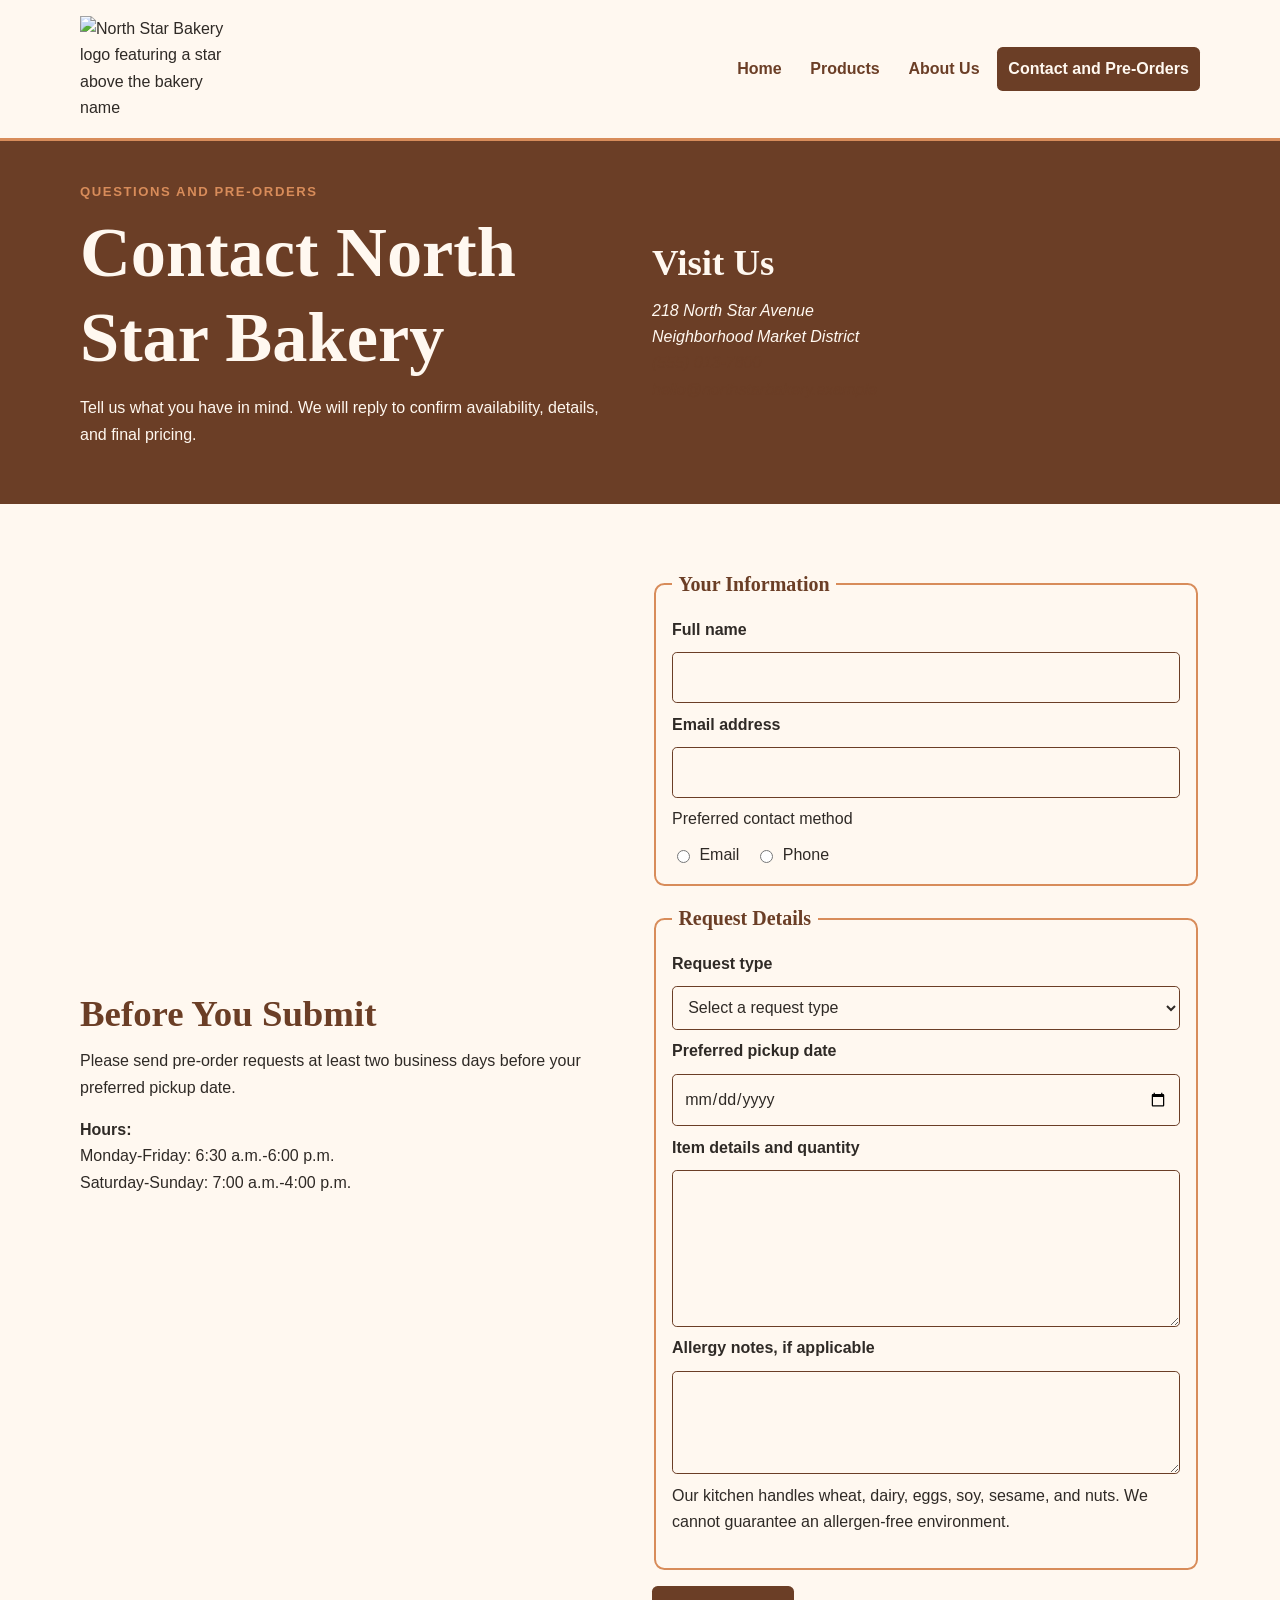
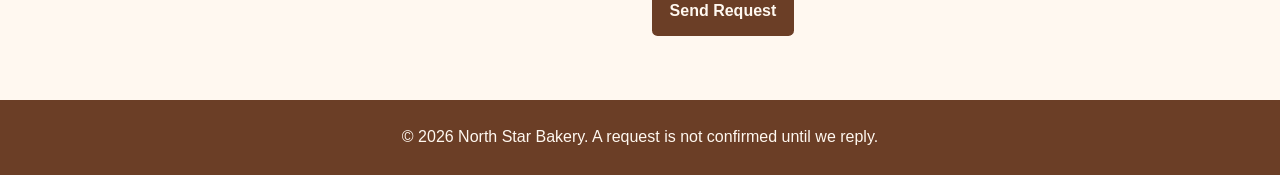
==== contact.html @ 0ce2bb92 "Add files via upload" ====
<!DOCTYPE html>
<html lang="en">
<head><meta charset="UTF-8"><meta name="viewport" content="width=device-width, initial-scale=1.0"><title>North Star Bakery | Contact and Pre-Orders</title><link rel="stylesheet" href="styles.css"></head>
<body>
  <a class="skip-link" href="#main-content">Skip to main content</a>
  <header class="site-header"><div class="header-inner"><img class="brand-logo" src="Bakery_c/bakery-logo_c.png" alt="North Star Bakery logo featuring a star above the bakery name"><nav class="site-nav" aria-label="Main navigation"><ul><li><a href="index.html">Home</a></li><li><a href="products.html">Products</a></li><li><a href="about.html">About Us</a></li><li><a href="contact.html" aria-current="page">Contact and Pre-Orders</a></li></ul></nav></div></header>
  <main id="main-content">
    <section class="hero"><div class="page-width hero-grid"><div><p class="eyebrow">Questions and pre-orders</p><h1>Contact North Star Bakery</h1><p>Tell us what you have in mind. We will reply to confirm availability, details, and final pricing.</p></div><div><h2>Visit Us</h2><address>218 North Star Avenue<br>Neighborhood Market District<br><a href="tel:+15550137800">(555) 013-7800</a><br><a href="mailto:hello@northstarbakery.example">hello@northstarbakery.example</a></address></div></div></section>
    <section class="section"><div class="page-width split-layout"><div><h2>Before You Submit</h2><p>Please send pre-order requests at least two business days before your preferred pickup date.</p><p><strong>Hours:</strong><br>Monday-Friday: 6:30 a.m.-6:00 p.m.<br>Saturday-Sunday: 7:00 a.m.-4:00 p.m.</p></div><form class="contact-form" action="#" method="post"><fieldset><legend>Your Information</legend><label for="customer-name">Full name</label><input type="text" id="customer-name" name="customer-name" autocomplete="name" required minlength="2" maxlength="60"><label for="customer-email">Email address</label><input type="email" id="customer-email" name="customer-email" autocomplete="email" required><span>Preferred contact method</span><div class="radio-row"><label><input type="radio" name="contact-method" value="email" required> Email</label><label><input type="radio" name="contact-method" value="phone"> Phone</label></div></fieldset><fieldset><legend>Request Details</legend><label for="request-type">Request type</label><select id="request-type" name="request-type" required><option value="">Select a request type</option><option value="pre-order">Pre-order</option><option value="event">Event inquiry</option><option value="question">General question</option></select><label for="pickup-date">Preferred pickup date</label><input type="date" id="pickup-date" name="pickup-date" required><label for="item-details">Item details and quantity</label><textarea id="item-details" name="item-details" rows="5" required minlength="10" maxlength="500"></textarea><label for="allergy-notes">Allergy notes, if applicable</label><textarea id="allergy-notes" name="allergy-notes" rows="3" maxlength="300"></textarea><p>Our kitchen handles wheat, dairy, eggs, soy, sesame, and nuts. We cannot guarantee an allergen-free environment.</p></fieldset><button type="submit">Send Request</button></form></div></section>
  </main>
  <footer class="site-footer"><div class="page-width"><p>&copy; 2026 North Star Bakery. A request is not confirmed until we reply.</p></div></footer>
</body>
</html>
---- styles.css ----
:root {
  --cream: #fff8f0;
  --brown: #6b3e26;
  --peach: #d88c5a;
  --charcoal: #2f2a26;
}

* { box-sizing: border-box; }

body {
  margin: 0;
  background: var(--cream);
  color: var(--charcoal);
  font-family: Arial, Helvetica, sans-serif;
  font-size: 1rem;
  line-height: 1.65;
}

img, video { display: block; max-width: 100%; }
a { color: var(--brown); }
a:hover, a:focus-visible { color: var(--charcoal); }

h1, h2, h3 {
  color: var(--brown);
  font-family: Georgia, "Times New Roman", serif;
  line-height: 1.2;
}

h1 { margin: 0 0 1rem; font-size: clamp(2.3rem, 9vw, 4.4rem); }
h2 { margin: 0 0 0.75rem; font-size: clamp(1.65rem, 6vw, 2.3rem); }
h3 { margin: 0 0 0.4rem; font-size: 1.25rem; }
p { margin: 0 0 1rem; }

.site-header { background: var(--cream); border-bottom: 3px solid var(--peach); }
.header-inner, .page-width { width: min(100% - 2rem, 70rem); margin-inline: auto; }

.header-inner {
  display: flex;
  flex-direction: column;
  align-items: center;
  gap: 1rem;
  padding-block: 1rem;
}

.brand-logo { width: 9rem; height: auto; }
.site-nav ul { display: flex; flex-wrap: wrap; justify-content: center; gap: 0.4rem; margin: 0; padding: 0; list-style: none; }
.site-nav a { display: block; padding: 0.55rem 0.7rem; border-radius: 0.35rem; font-weight: 700; text-decoration: none; }
.site-nav a:hover, .site-nav a:focus-visible, .site-nav a[aria-current="page"] { background: var(--brown); color: var(--cream); }

.hero { background: var(--brown); color: var(--cream); }
.hero-grid { display: flex; flex-direction: column; gap: 1.5rem; padding-block: 2.5rem; }
.hero h1, .hero h2 { color: var(--cream); }
.eyebrow { margin-bottom: 0.5rem; color: var(--peach); font-size: 0.82rem; font-weight: 700; letter-spacing: 0.12em; text-transform: uppercase; }
.hero-image, .featured-image, .content-image { width: 100%; border-radius: 0.75rem; object-fit: cover; }
.hero-image { aspect-ratio: 4 / 3; }

.button {
  display: inline-block;
  padding: 0.75rem 1.05rem;
  border: 2px solid var(--cream);
  border-radius: 0.35rem;
  background: var(--peach);
  color: var(--charcoal);
  font-weight: 700;
  text-decoration: none;
}

.button:hover, .button:focus-visible { background: var(--cream); color: var(--brown); }
.section { padding-block: 2.75rem; }
.section-accent { background: var(--peach); }
.card-grid, .staff-grid, .info-grid { display: flex; flex-direction: column; gap: 1rem; }
.card { padding: 1.25rem; border: 1px solid var(--peach); border-radius: 0.65rem; background: var(--cream); }
.card ul { margin-bottom: 0; padding-left: 1.2rem; }
.split-layout { display: flex; flex-direction: column; gap: 1.5rem; align-items: flex-start; }
.split-layout > * { width: 100%; }
figure { margin: 0; }
figcaption { padding: 0.8rem 0.9rem; background: var(--brown); color: var(--cream); font-size: 0.95rem; }
audio { width: 100%; margin-top: 1rem; }

.contact-form { display: flex; flex-direction: column; gap: 1rem; }
fieldset { display: flex; flex-direction: column; gap: 0.55rem; padding: 1rem; border: 2px solid var(--peach); border-radius: 0.65rem; }
legend { padding-inline: 0.4rem; color: var(--brown); font-family: Georgia, "Times New Roman", serif; font-size: 1.25rem; font-weight: 700; }
label { font-weight: 700; }
input, select, textarea, button { font: inherit; }
input, select, textarea { width: 100%; padding: 0.7rem; border: 1px solid var(--brown); border-radius: 0.3rem; background: var(--cream); color: var(--charcoal); }
input:focus, select:focus, textarea:focus { outline: 3px solid var(--peach); outline-offset: 2px; }
.radio-row { display: flex; flex-wrap: wrap; gap: 0.5rem 1rem; }
.radio-row label { display: flex; align-items: center; gap: 0.4rem; font-weight: 400; }
.radio-row input { width: auto; }
button { align-self: flex-start; padding: 0.75rem 1.1rem; border: 0; border-radius: 0.35rem; background: var(--brown); color: var(--cream); font-weight: 700; cursor: pointer; }
button:hover, button:focus-visible { background: var(--charcoal); }

.site-footer { padding-block: 1.5rem; background: var(--brown); color: var(--cream); text-align: center; }
.site-footer p { margin: 0; }
.skip-link { position: absolute; left: -9999px; top: 0; }
.skip-link:focus { left: 1rem; top: 1rem; z-index: 10; padding: 0.5rem; background: var(--cream); }

@media (min-width: 48rem) {
  .header-inner { flex-direction: row; justify-content: space-between; }
  .site-nav ul { justify-content: flex-end; }
  .hero-grid, .split-layout { flex-direction: row; align-items: center; }
  .hero-grid > *, .split-layout > * { flex: 1 1 0; }
  .card-grid, .staff-grid, .info-grid { flex-direction: row; flex-wrap: wrap; }
  .card-grid > *, .staff-grid > *, .info-grid > * { flex: 1 1 14rem; }
  .section { padding-block: 4rem; }
}
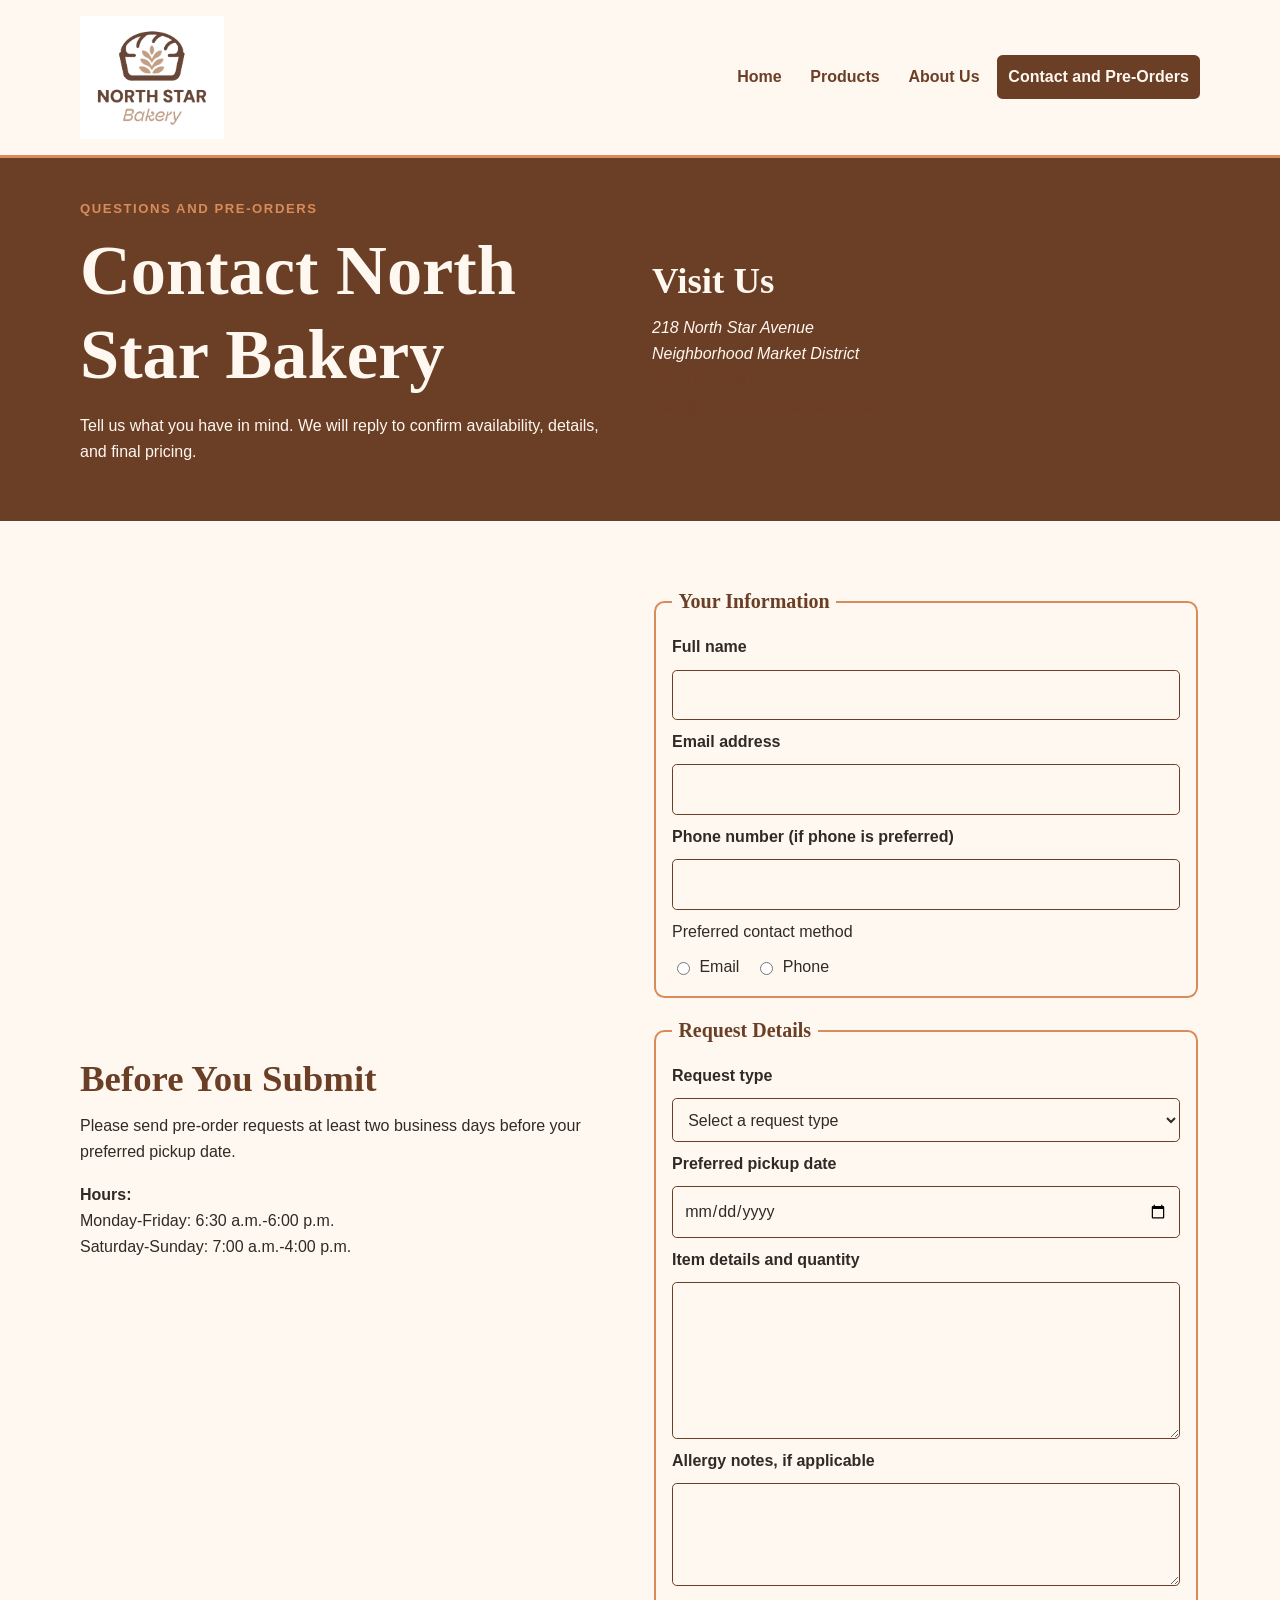
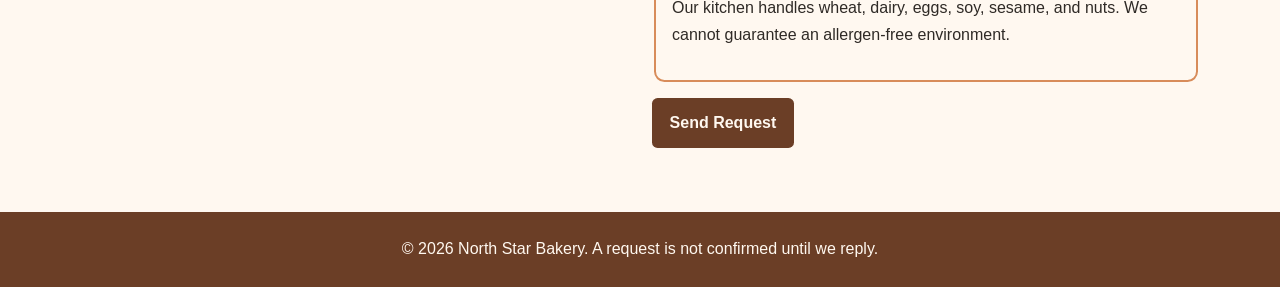
==== commit efc3e9c1: "Refactor contact.html for improved structure" ====
--- a/contact.html
+++ b/contact.html
@@ -1,13 +1,195 @@
 <!DOCTYPE html>
 <html lang="en">
-<head><meta charset="UTF-8"><meta name="viewport" content="width=device-width, initial-scale=1.0"><title>North Star Bakery | Contact and Pre-Orders</title><link rel="stylesheet" href="styles.css"></head>
+<head>
+  <meta charset="UTF-8">
+  <meta name="viewport" content="width=device-width, initial-scale=1.0">
+  <title>North Star Bakery | Contact and Pre-Orders</title>
+  <link rel="stylesheet" href="styles.css">
+</head>
+
 <body>
   <a class="skip-link" href="#main-content">Skip to main content</a>
-  <header class="site-header"><div class="header-inner"><img class="brand-logo" src="Bakery_c/bakery-logo_c.png" alt="North Star Bakery logo featuring a star above the bakery name"><nav class="site-nav" aria-label="Main navigation"><ul><li><a href="index.html">Home</a></li><li><a href="products.html">Products</a></li><li><a href="about.html">About Us</a></li><li><a href="contact.html" aria-current="page">Contact and Pre-Orders</a></li></ul></nav></div></header>
+
+  <header class="site-header">
+    <div class="header-inner">
+      <img
+        class="brand-logo"
+        src="Bakery_c/bakery-logo_c.png"
+        alt="North Star Bakery logo featuring a star above the bakery name"
+      >
+
+      <nav class="site-nav" aria-label="Main navigation">
+        <ul>
+          <li><a href="index.html">Home</a></li>
+          <li><a href="products.html">Products</a></li>
+          <li><a href="about.html">About Us</a></li>
+          <li>
+            <a href="contact.html" aria-current="page">
+              Contact and Pre-Orders
+            </a>
+          </li>
+        </ul>
+      </nav>
+    </div>
+  </header>
+
   <main id="main-content">
-    <section class="hero"><div class="page-width hero-grid"><div><p class="eyebrow">Questions and pre-orders</p><h1>Contact North Star Bakery</h1><p>Tell us what you have in mind. We will reply to confirm availability, details, and final pricing.</p></div><div><h2>Visit Us</h2><address>218 North Star Avenue<br>Neighborhood Market District<br><a href="tel:+15550137800">(555) 013-7800</a><br><a href="mailto:hello@northstarbakery.example">hello@northstarbakery.example</a></address></div></div></section>
-    <section class="section"><div class="page-width split-layout"><div><h2>Before You Submit</h2><p>Please send pre-order requests at least two business days before your preferred pickup date.</p><p><strong>Hours:</strong><br>Monday-Friday: 6:30 a.m.-6:00 p.m.<br>Saturday-Sunday: 7:00 a.m.-4:00 p.m.</p></div><form class="contact-form" action="#" method="post"><fieldset><legend>Your Information</legend><label for="customer-name">Full name</label><input type="text" id="customer-name" name="customer-name" autocomplete="name" required minlength="2" maxlength="60"><label for="customer-email">Email address</label><input type="email" id="customer-email" name="customer-email" autocomplete="email" required><span>Preferred contact method</span><div class="radio-row"><label><input type="radio" name="contact-method" value="email" required> Email</label><label><input type="radio" name="contact-method" value="phone"> Phone</label></div></fieldset><fieldset><legend>Request Details</legend><label for="request-type">Request type</label><select id="request-type" name="request-type" required><option value="">Select a request type</option><option value="pre-order">Pre-order</option><option value="event">Event inquiry</option><option value="question">General question</option></select><label for="pickup-date">Preferred pickup date</label><input type="date" id="pickup-date" name="pickup-date" required><label for="item-details">Item details and quantity</label><textarea id="item-details" name="item-details" rows="5" required minlength="10" maxlength="500"></textarea><label for="allergy-notes">Allergy notes, if applicable</label><textarea id="allergy-notes" name="allergy-notes" rows="3" maxlength="300"></textarea><p>Our kitchen handles wheat, dairy, eggs, soy, sesame, and nuts. We cannot guarantee an allergen-free environment.</p></fieldset><button type="submit">Send Request</button></form></div></section>
+    <section class="hero">
+      <div class="page-width hero-grid">
+        <div>
+          <p class="eyebrow">Questions and pre-orders</p>
+          <h1>Contact North Star Bakery</h1>
+          <p>
+            Tell us what you have in mind. We will reply to confirm
+            availability, details, and final pricing.
+          </p>
+        </div>
+
+        <div>
+          <h2>Visit Us</h2>
+          <address>
+            218 North Star Avenue<br>
+            Neighborhood Market District<br>
+            <a href="tel:+15550137800">(555) 013-7800</a><br>
+            <a href="mailto:hello@northstarbakery.example">
+              hello@northstarbakery.example
+            </a>
+          </address>
+        </div>
+      </div>
+    </section>
+
+    <section class="section">
+      <div class="page-width split-layout">
+        <div>
+          <h2>Before You Submit</h2>
+          <p>
+            Please send pre-order requests at least two business days
+            before your preferred pickup date.
+          </p>
+
+          <p>
+            <strong>Hours:</strong><br>
+            Monday-Friday: 6:30 a.m.-6:00 p.m.<br>
+            Saturday-Sunday: 7:00 a.m.-4:00 p.m.
+          </p>
+        </div>
+
+        <form class="contact-form" action="#" method="post">
+          <fieldset>
+            <legend>Your Information</legend>
+
+            <label for="customer-name">Full name</label>
+            <input
+              type="text"
+              id="customer-name"
+              name="customer-name"
+              autocomplete="name"
+              required
+              minlength="2"
+              maxlength="60"
+            >
+
+            <label for="customer-email">Email address</label>
+            <input
+              type="email"
+              id="customer-email"
+              name="customer-email"
+              autocomplete="email"
+              required
+            >
+
+            <label for="customer-phone">
+              Phone number (if phone is preferred)
+            </label>
+            <input
+              type="tel"
+              id="customer-phone"
+              name="customer-phone"
+              autocomplete="tel"
+            >
+
+            <span>Preferred contact method</span>
+            <div class="radio-row">
+              <label>
+                <input
+                  type="radio"
+                  name="contact-method"
+                  value="email"
+                  required
+                >
+                Email
+              </label>
+
+              <label>
+                <input
+                  type="radio"
+                  name="contact-method"
+                  value="phone"
+                >
+                Phone
+              </label>
+            </div>
+          </fieldset>
+
+          <fieldset>
+            <legend>Request Details</legend>
+
+            <label for="request-type">Request type</label>
+            <select id="request-type" name="request-type" required>
+              <option value="">Select a request type</option>
+              <option value="pre-order">Pre-order</option>
+              <option value="event">Event inquiry</option>
+              <option value="question">General question</option>
+            </select>
+
+            <label for="pickup-date">Preferred pickup date</label>
+            <input
+              type="date"
+              id="pickup-date"
+              name="pickup-date"
+              required
+            >
+
+            <label for="item-details">Item details and quantity</label>
+            <textarea
+              id="item-details"
+              name="item-details"
+              rows="5"
+              required
+              minlength="10"
+              maxlength="500"
+            ></textarea>
+
+            <label for="allergy-notes">
+              Allergy notes, if applicable
+            </label>
+            <textarea
+              id="allergy-notes"
+              name="allergy-notes"
+              rows="3"
+              maxlength="300"
+            ></textarea>
+
+            <p>
+              Our kitchen handles wheat, dairy, eggs, soy, sesame, and
+              nuts. We cannot guarantee an allergen-free environment.
+            </p>
+          </fieldset>
+
+          <button type="submit">Send Request</button>
+        </form>
+      </div>
+    </section>
   </main>
-  <footer class="site-footer"><div class="page-width"><p>&copy; 2026 North Star Bakery. A request is not confirmed until we reply.</p></div></footer>
+
+  <footer class="site-footer">
+    <div class="page-width">
+      <p>
+        &copy; 2026 North Star Bakery. A request is not confirmed until
+        we reply.
+      </p>
+    </div>
+  </footer>
 </body>
 </html>
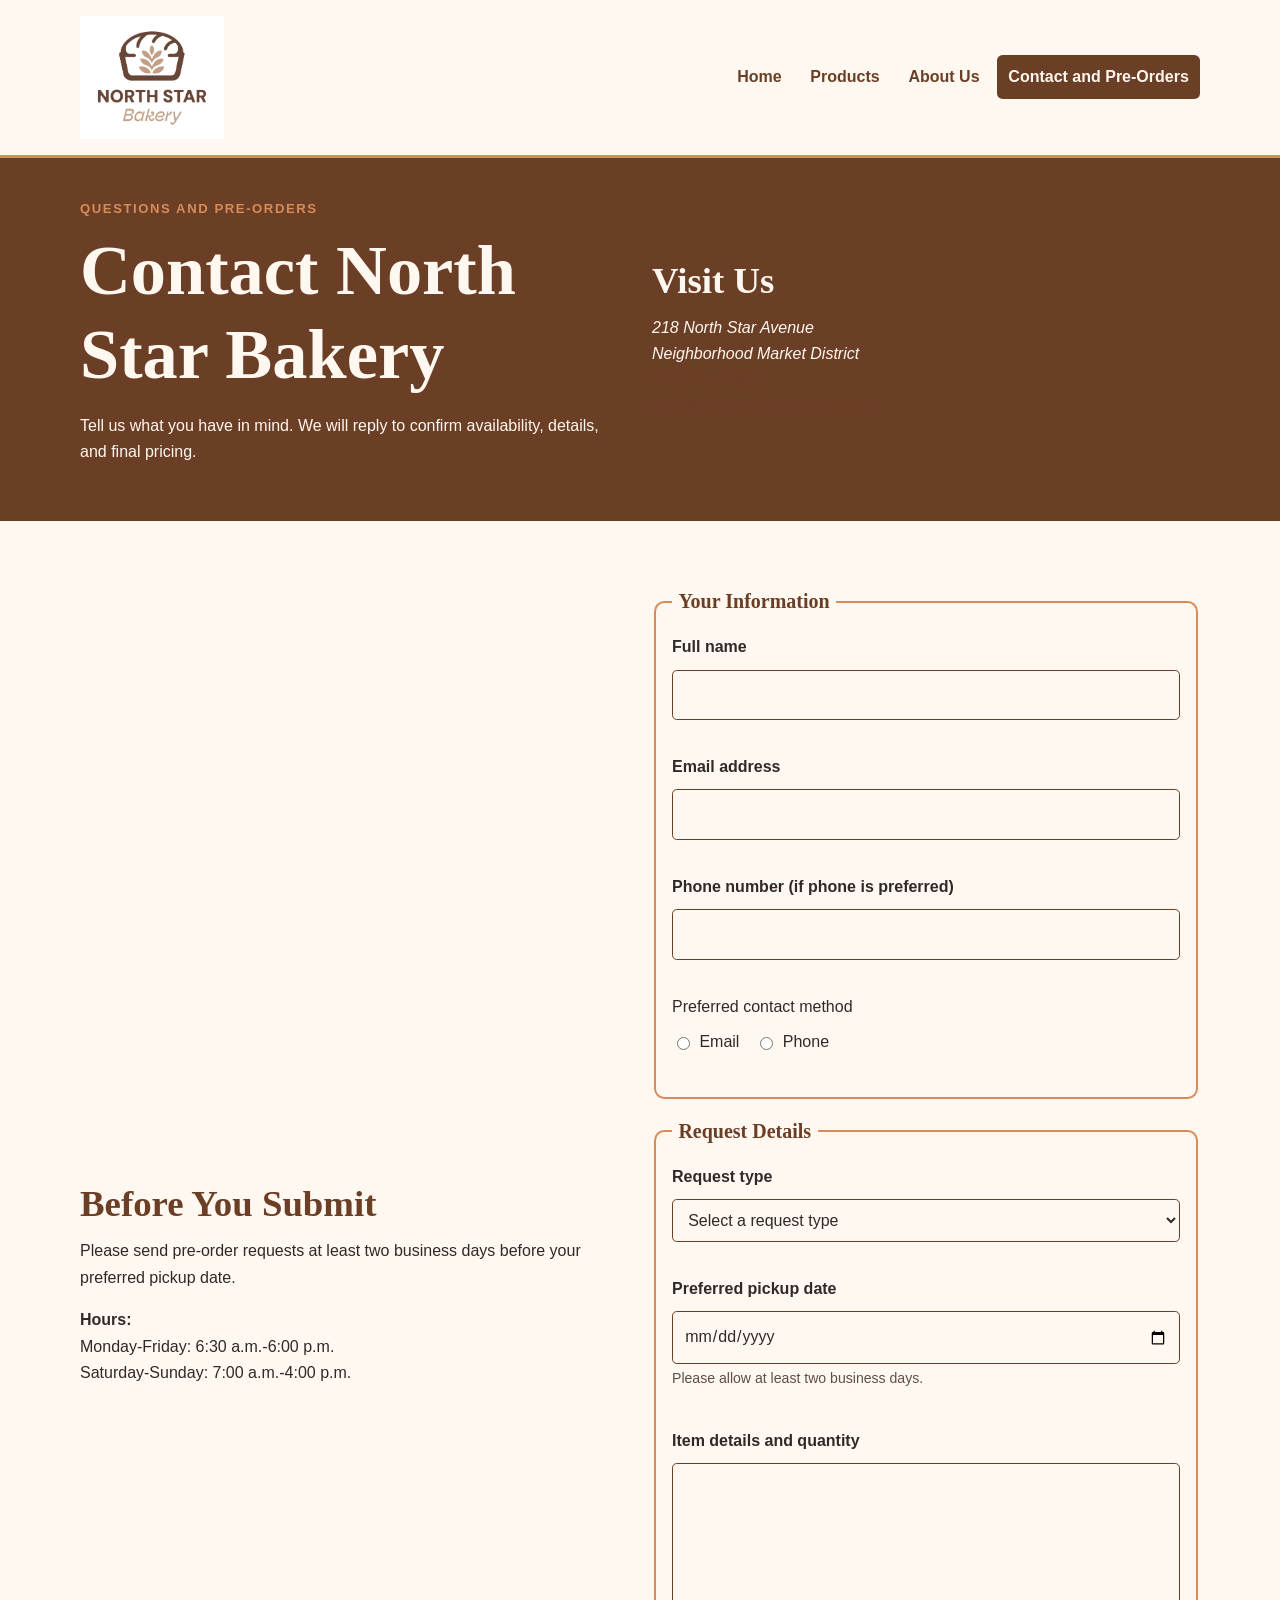
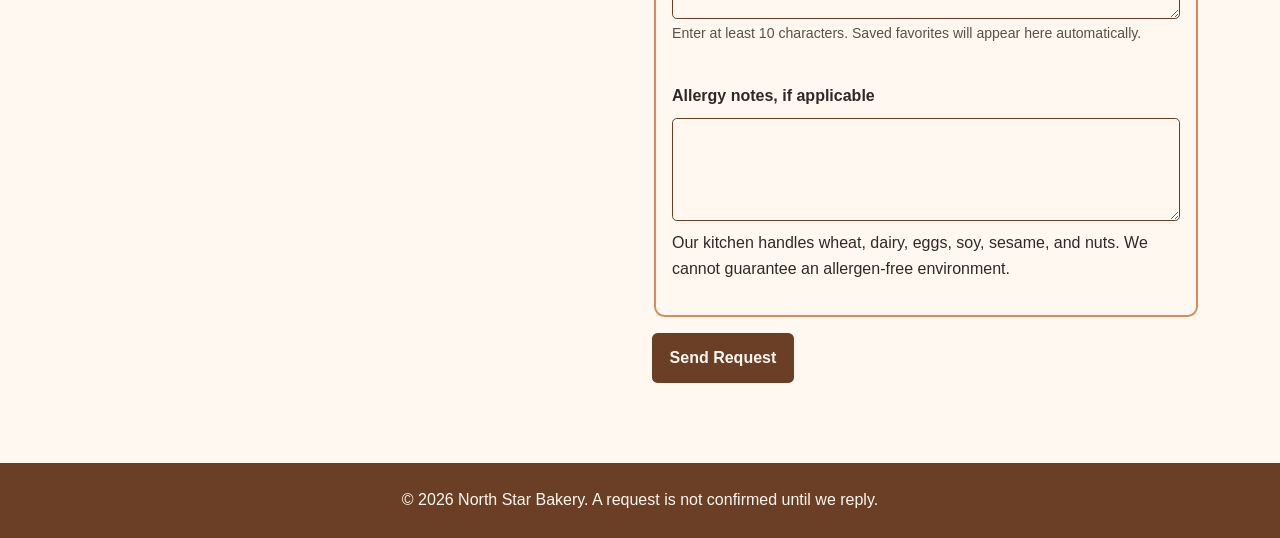
==== commit 0560c1ff: "Add files via upload Add JavaScript interactivity and form validation" ====
--- a/contact.html
+++ b/contact.html
@@ -75,7 +75,7 @@
           </p>
         </div>
 
-        <form class="contact-form" action="#" method="post">
+        <form class="contact-form" action="contact.html" method="get" novalidate>
           <fieldset>
             <legend>Your Information</legend>
 
@@ -88,7 +88,9 @@
               required
               minlength="2"
               maxlength="60"
-            >
+              aria-describedby="name-error"
+            >
+            <p class="error-message" id="name-error"></p>
 
             <label for="customer-email">Email address</label>
             <input
@@ -97,7 +99,9 @@
               name="customer-email"
               autocomplete="email"
               required
-            >
+              aria-describedby="email-error"
+            >
+            <p class="error-message" id="email-error"></p>
 
             <label for="customer-phone">
               Phone number (if phone is preferred)
@@ -107,13 +111,16 @@
               id="customer-phone"
               name="customer-phone"
               autocomplete="tel"
-            >
+              aria-describedby="phone-error"
+            >
+            <p class="error-message" id="phone-error"></p>
 
             <span>Preferred contact method</span>
             <div class="radio-row">
               <label>
                 <input
                   type="radio"
+                  id="contact-email"
                   name="contact-method"
                   value="email"
                   required
@@ -124,24 +131,27 @@
               <label>
                 <input
                   type="radio"
+                  id="contact-phone"
                   name="contact-method"
                   value="phone"
                 >
                 Phone
               </label>
             </div>
+            <p class="error-message" id="contact-method-error"></p>
           </fieldset>
 
           <fieldset>
             <legend>Request Details</legend>
 
             <label for="request-type">Request type</label>
-            <select id="request-type" name="request-type" required>
+            <select id="request-type" name="request-type" required aria-describedby="request-type-error">
               <option value="">Select a request type</option>
               <option value="pre-order">Pre-order</option>
               <option value="event">Event inquiry</option>
               <option value="question">General question</option>
             </select>
+            <p class="error-message" id="request-type-error"></p>
 
             <label for="pickup-date">Preferred pickup date</label>
             <input
@@ -149,7 +159,10 @@
               id="pickup-date"
               name="pickup-date"
               required
-            >
+              aria-describedby="pickup-date-help pickup-date-error"
+            >
+            <p class="field-help" id="pickup-date-help">Please allow at least two business days.</p>
+            <p class="error-message" id="pickup-date-error"></p>
 
             <label for="item-details">Item details and quantity</label>
             <textarea
@@ -159,7 +172,10 @@
               required
               minlength="10"
               maxlength="500"
+              aria-describedby="item-details-help item-details-error"
             ></textarea>
+            <p class="field-help" id="item-details-help">Enter at least 10 characters. Saved favorites will appear here automatically.</p>
+            <p class="error-message" id="item-details-error"></p>
 
             <label for="allergy-notes">
               Allergy notes, if applicable
@@ -178,6 +194,7 @@
           </fieldset>
 
           <button type="submit">Send Request</button>
+          <p id="form-status" class="form-status" role="status"></p>
         </form>
       </div>
     </section>
@@ -191,5 +208,6 @@
       </p>
     </div>
   </footer>
+  <script src="script.js" defer></script>
 </body>
 </html>
--- a/styles.css
+++ b/styles.css
@@ -6,6 +6,7 @@
 }
 
 * { box-sizing: border-box; }
+[hidden] { display: none !important; }
 
 body {
   margin: 0;
@@ -71,6 +72,23 @@
 .card-grid, .staff-grid, .info-grid { display: flex; flex-direction: column; gap: 1rem; }
 .card { padding: 1.25rem; border: 1px solid var(--peach); border-radius: 0.65rem; background: var(--cream); }
 .card ul { margin-bottom: 0; padding-left: 1.2rem; }
+.product-card { display: flex; flex-direction: column; }
+.product-card ul { flex: 1; list-style: none; padding: 0; }
+.product-card li { display: flex; align-items: center; justify-content: space-between; gap: 0.75rem; padding-block: 0.65rem; border-bottom: 1px solid rgba(107, 62, 38, 0.2); }
+.product-card li:last-child { border-bottom: 0; }
+.product-card button { flex: 0 0 auto; padding: 0.45rem 0.7rem; font-size: 0.9rem; }
+.product-card button[aria-pressed="true"] { background: var(--peach); color: var(--charcoal); }
+.feature-intro { display: flex; flex-direction: column; gap: 1rem; margin-bottom: 1.5rem; }
+.favorite-count { align-self: flex-start; margin: 0; padding: 0.55rem 0.85rem; border-radius: 2rem; background: var(--brown); color: var(--cream); font-weight: 700; white-space: nowrap; }
+.favorites-panel { display: flex; flex-direction: column; gap: 1rem; margin-top: 1.5rem; padding: 1.25rem; border: 2px solid var(--brown); border-radius: 0.65rem; background: #fff; }
+.favorites-status { margin-bottom: 0.25rem; }
+.saved-list { display: flex; flex-wrap: wrap; gap: 0.5rem; margin: 0.75rem 0 0; padding: 0; list-style: none; }
+.saved-list li { padding: 0.35rem 0.65rem; border-radius: 2rem; background: var(--peach); color: var(--charcoal); }
+.favorites-actions { display: flex; flex-wrap: wrap; align-items: center; gap: 0.75rem; }
+.favorites-actions .button { border-color: var(--brown); }
+.secondary-button { border: 2px solid var(--brown); background: transparent; color: var(--brown); }
+.secondary-button:hover, .secondary-button:focus-visible { background: var(--brown); color: var(--cream); }
+.secondary-button:disabled { opacity: 0.5; cursor: not-allowed; }
 .split-layout { display: flex; flex-direction: column; gap: 1.5rem; align-items: flex-start; }
 .split-layout > * { width: 100%; }
 figure { margin: 0; }
@@ -84,6 +102,11 @@
 input, select, textarea, button { font: inherit; }
 input, select, textarea { width: 100%; padding: 0.7rem; border: 1px solid var(--brown); border-radius: 0.3rem; background: var(--cream); color: var(--charcoal); }
 input:focus, select:focus, textarea:focus { outline: 3px solid var(--peach); outline-offset: 2px; }
+input[aria-invalid="true"], select[aria-invalid="true"], textarea[aria-invalid="true"] { border: 2px solid #9d2118; background: #fff7f6; }
+.error-message { min-height: 1.3em; margin: -0.35rem 0 0.2rem; color: #8a1c14; font-size: 0.9rem; font-weight: 700; }
+.field-help { margin: -0.35rem 0 0.2rem; color: #5b5049; font-size: 0.88rem; }
+.form-status { margin: 0; font-weight: 700; }
+.form-status.success { padding: 0.75rem; border-left: 4px solid var(--brown); background: #f7e5d8; color: var(--brown); }
 .radio-row { display: flex; flex-wrap: wrap; gap: 0.5rem 1rem; }
 .radio-row label { display: flex; align-items: center; gap: 0.4rem; font-weight: 400; }
 .radio-row input { width: auto; }
@@ -103,4 +126,5 @@
   .card-grid, .staff-grid, .info-grid { flex-direction: row; flex-wrap: wrap; }
   .card-grid > *, .staff-grid > *, .info-grid > * { flex: 1 1 14rem; }
   .section { padding-block: 4rem; }
+  .feature-intro, .favorites-panel { flex-direction: row; justify-content: space-between; align-items: center; }
 }
